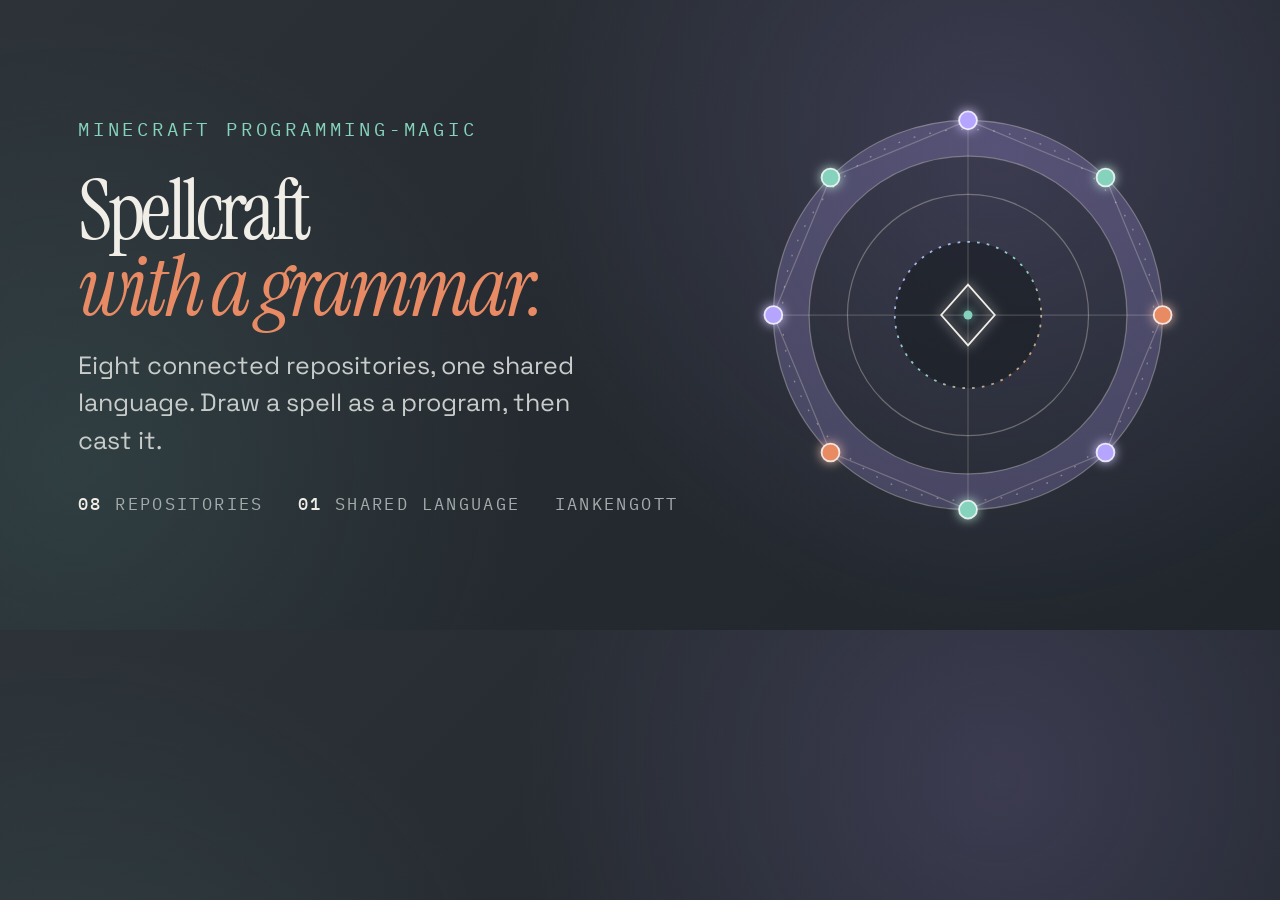
==== og-source.html @ b0a93f60 "Fix companion grid and sharpen the hub's visual system - Fix broken companion links: three children " ====
<!doctype html>
<html lang="en">
  <head>
    <meta charset="utf-8" />
    <link rel="preconnect" href="https://fonts.googleapis.com" />
    <link rel="preconnect" href="https://fonts.gstatic.com" crossorigin />
    <link
      rel="stylesheet"
      href="https://fonts.googleapis.com/css2?family=IBM+Plex+Mono:wght@400;500&family=Instrument+Serif:ital@0;1&family=Space+Grotesk:wght@400;500;600;700&display=swap"
    />
    <style>
      * { box-sizing: border-box; margin: 0; }
      body {
        display: grid;
        grid-template-columns: 1fr 520px;
        align-items: center;
        gap: 40px;
        width: 1200px;
        height: 630px;
        padding: 66px 78px;
        overflow: hidden;
        color: #f0eee7;
        background:
          radial-gradient(circle at 78% 24%, rgba(143, 124, 199, 0.22), transparent 30rem),
          radial-gradient(circle at 6% 74%, rgba(91, 158, 145, 0.15), transparent 28rem),
          linear-gradient(135deg, #2c3238 0%, #252a30 52%, #20262c 100%);
        font-family: 'Space Grotesk', system-ui, sans-serif;
      }
      .eyebrow {
        margin-bottom: 30px;
        color: #85d3bd;
        font-family: 'IBM Plex Mono', monospace;
        font-size: 19px;
        letter-spacing: 0.2em;
        text-transform: uppercase;
      }
      h1 {
        margin-bottom: 22px;
        font-family: 'Instrument Serif', Georgia, serif;
        font-size: 84px;
        font-weight: 400;
        letter-spacing: -0.045em;
        line-height: 0.9;
      }
      h1 em { color: #e88b64; font-style: italic; }
      p { max-width: 520px; color: #c8ccca; font-size: 25px; line-height: 1.5; }
      .meta {
        display: flex;
        gap: 34px;
        margin-top: 34px;
        color: #a3abac;
        font-family: 'IBM Plex Mono', monospace;
        font-size: 17px;
        letter-spacing: 0.14em;
        text-transform: uppercase;
      }
      .meta b { color: #f0eee7; font-weight: 500; }
      .meta span { white-space: nowrap; }
      svg { width: 500px; }
      .ring { fill: none; stroke: rgba(238, 232, 218, 0.32); stroke-width: 1.4; }
      .band { fill: none; stroke: rgba(182, 165, 255, 0.22); stroke-width: 40; }
      .ticks { fill: none; stroke: rgba(238, 232, 218, 0.4); stroke-width: 1.4; stroke-dasharray: 2 16; }
      .link { fill: none; stroke: rgba(238, 232, 218, 0.26); stroke-width: 1.4; }
      .cross { fill: none; stroke: rgba(238, 232, 218, 0.2); stroke-width: 1.4; }
      .core { fill: rgba(23, 27, 32, 0.6); stroke: url(#g); stroke-width: 2; stroke-dasharray: 3 8; }
      .sig { stroke: rgba(255, 255, 255, 0.8); stroke-width: 2; }
      .mark { fill: none; stroke: #f0eee7; stroke-width: 2; }
    </style>
  </head>
  <body>
    <div>
      <p class="eyebrow">Minecraft programming-magic</p>
      <h1>Spellcraft<br /><em>with a grammar.</em></h1>
      <p>Eight connected repositories, one shared language. Draw a spell as a program, then cast it.</p>
      <div class="meta"><span><b>08</b> repositories</span><span><b>01</b> shared language</span><span>iankengott</span></div>
    </div>
    <svg viewBox="0 0 560 560">
      <defs>
        <linearGradient id="g" x1="0" y1="0" x2="1" y2="1">
          <stop offset="0" stop-color="#b6a5ff" />
          <stop offset="0.5" stop-color="#85d3bd" />
          <stop offset="1" stop-color="#e88b64" />
        </linearGradient>
        <filter id="glow" x="-50%" y="-50%" width="200%" height="200%">
          <feGaussianBlur stdDeviation="6" result="b" />
          <feMerge><feMergeNode in="b" /><feMergeNode in="SourceGraphic" /></feMerge>
        </filter>
      </defs>
      <g transform="translate(280 280)">
        <circle class="band" r="198" />
        <circle class="ring" r="218" />
        <circle class="ring" r="178" />
        <circle class="ticks" r="208" />
        <circle class="ring" r="135" />
        <circle class="core" r="82" />
        <path class="cross" d="M-218 0h436M0-218v436" />
        <path class="link" d="M0-218 154-154 218 0 154 154 0 218-154 154-218 0-154-154Z" />
        <g filter="url(#glow)">
          <circle class="sig" cx="0" cy="-218" r="10" fill="#b6a5ff" />
          <circle class="sig" cx="154" cy="-154" r="10" fill="#85d3bd" />
          <circle class="sig" cx="218" cy="0" r="10" fill="#e88b64" />
          <circle class="sig" cx="154" cy="154" r="10" fill="#b6a5ff" />
          <circle class="sig" cx="0" cy="218" r="10" fill="#85d3bd" />
          <circle class="sig" cx="-154" cy="154" r="10" fill="#e88b64" />
          <circle class="sig" cx="-218" cy="0" r="10" fill="#b6a5ff" />
          <circle class="sig" cx="-154" cy="-154" r="10" fill="#85d3bd" />
          <path class="mark" d="M0-34 30 0 0 34-30 0z" />
          <circle cx="0" cy="0" r="5" fill="#85d3bd" />
        </g>
      </g>
    </svg>
  </body>
</html>
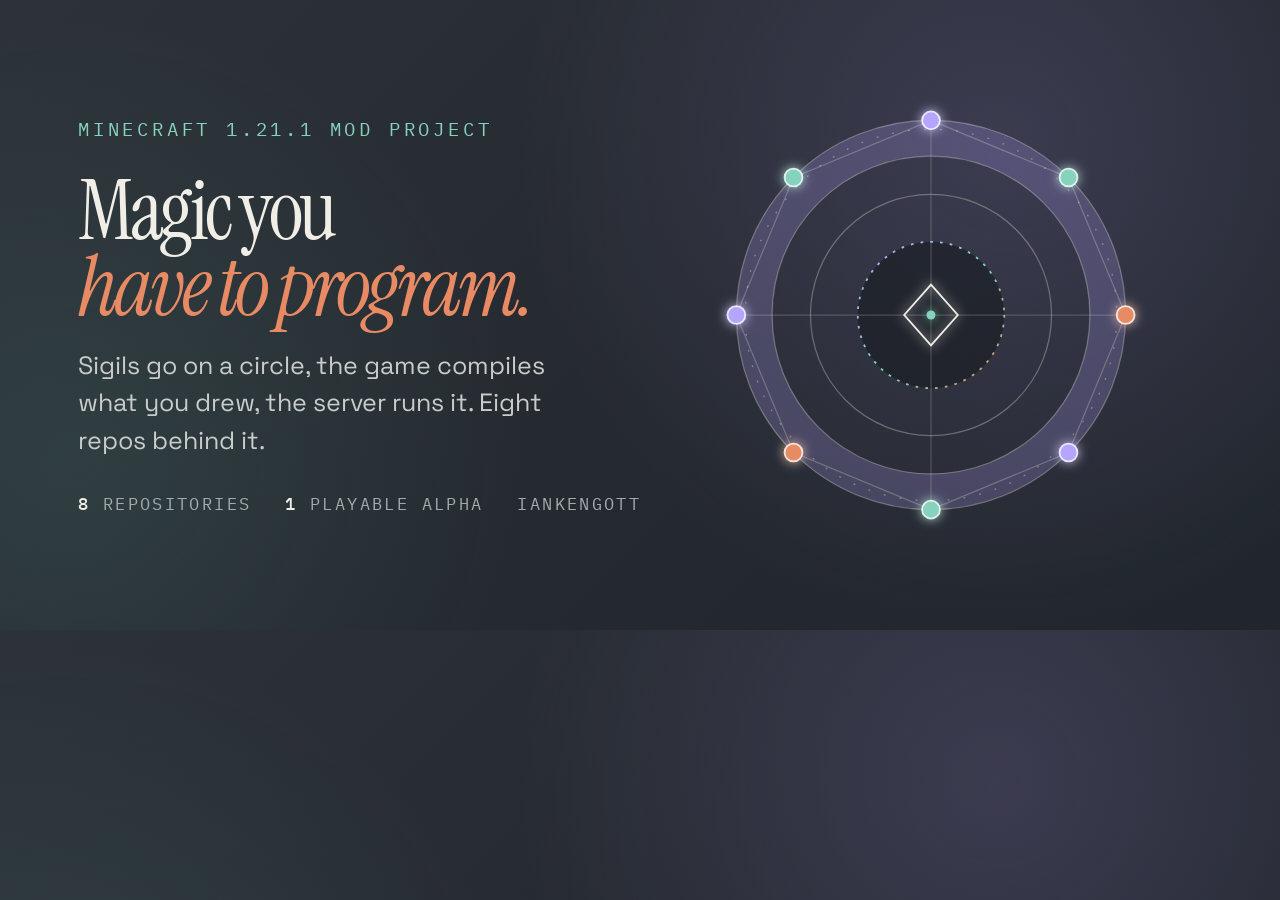
==== commit 293a8e5e: "Rewrite the copy in plain language The page was written in slogans - "Spellcraft with a grammar", "O" ====
--- a/og-source.html
+++ b/og-source.html
@@ -69,10 +69,10 @@
   </head>
   <body>
     <div>
-      <p class="eyebrow">Minecraft programming-magic</p>
-      <h1>Spellcraft<br /><em>with a grammar.</em></h1>
-      <p>Eight connected repositories, one shared language. Draw a spell as a program, then cast it.</p>
-      <div class="meta"><span><b>08</b> repositories</span><span><b>01</b> shared language</span><span>iankengott</span></div>
+      <p class="eyebrow">Minecraft 1.21.1 mod project</p>
+      <h1>Magic you<br /><em>have to program.</em></h1>
+      <p>Sigils go on a circle, the game compiles what you drew, the server runs it. Eight repos behind it.</p>
+      <div class="meta"><span><b>8</b> repositories</span><span><b>1</b> playable alpha</span><span>iankengott</span></div>
     </div>
     <svg viewBox="0 0 560 560">
       <defs>
